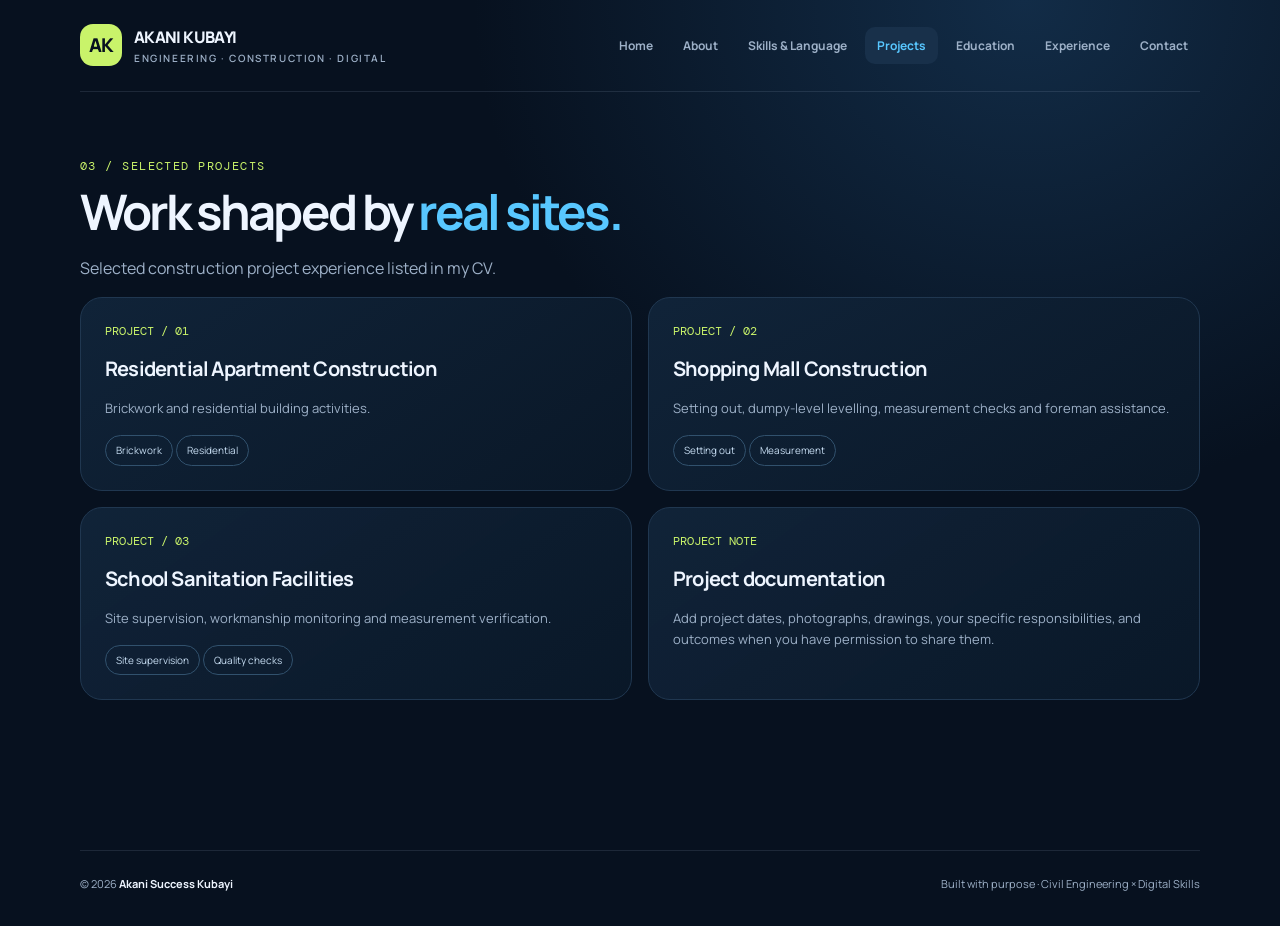
==== projects.html @ a234fd23 "first commit" ====
<!doctype html>
<html lang="en"><head><meta charset="utf-8"><meta name="viewport" content="width=device-width, initial-scale=1">
<meta name="description" content="Akani Success Kubayi — Civil Engineering, Construction, AI and Digital Skills portfolio">
<title>Projects | Akani Success Kubayi</title><link rel="stylesheet" href="style.css"></head>
<body><div class="shell"><header class="topbar"><a class="brand" href="index.html"><span class="brand-mark">AK</span><span>AKANI KUBAYI<small>ENGINEERING · CONSTRUCTION · DIGITAL</small></span></a>
<button class="menu-toggle" aria-label="Toggle navigation" onclick="document.querySelector('.nav').classList.toggle('open')">☰ Menu</button>
<nav class="nav"><a class="" href="index.html">Home</a><a class="" href="about.html">About</a><a class="" href="skills.html">Skills & Language</a><a class="active" href="projects.html">Projects</a><a class="" href="education.html">Education</a><a class="" href="experience.html">Experience</a><a class="" href="contact.html">Contact</a></nav></header>
<main class="page"><div class="eyebrow">03 / Selected projects</div><h1 class="page-title">Work shaped by <span>real sites.</span></h1><p class="intro">Selected construction project experience listed in my CV.</p>
<div class="cards"><article class="card"><div class="number">PROJECT / 01</div><h3>Residential Apartment Construction</h3><p>Brickwork and residential building activities.</p><span class="tag">Brickwork</span><span class="tag">Residential</span></article>
<article class="card"><div class="number">PROJECT / 02</div><h3>Shopping Mall Construction</h3><p>Setting out, dumpy-level levelling, measurement checks and foreman assistance.</p><span class="tag">Setting out</span><span class="tag">Measurement</span></article>
<article class="card"><div class="number">PROJECT / 03</div><h3>School Sanitation Facilities</h3><p>Site supervision, workmanship monitoring and measurement verification.</p><span class="tag">Site supervision</span><span class="tag">Quality checks</span></article>
<article class="card"><div class="number">PROJECT NOTE</div><h3>Project documentation</h3><p>Add project dates, photographs, drawings, your specific responsibilities, and outcomes when you have permission to share them.</p></article></div></main>
<footer class="footer"><span>© <span id="year"></span> <strong>Akani Success Kubayi</strong></span><span>Built with purpose · Civil Engineering × Digital Skills</span></footer></div><script src="script.js"></script></body></html>
---- style.css ----
@import url('https://fonts.googleapis.com/css2?family=DM+Mono:wght@400;500&family=Manrope:wght@400;500;600;700;800&display=swap');
:root{--bg:#07111f;--panel:#0d1b2d;--panel2:#10233a;--line:#203750;--text:#eef5ff;--muted:#9db0c7;--blue:#58c7ff;--lime:#c9f36a;--radius:22px}
*{box-sizing:border-box}html{scroll-behavior:smooth}body{margin:0;background:radial-gradient(ellipse at 80% 0%,#122c47 0,transparent 38%),var(--bg);color:var(--text);font-family:Manrope,Arial,sans-serif;line-height:1.65}a{color:inherit;text-decoration:none}button,a{ -webkit-tap-highlight-color:transparent}.shell{width:min(1120px,calc(100% - 40px));margin:auto}.topbar{display:flex;align-items:center;justify-content:space-between;padding:24px 0;border-bottom:1px solid rgba(157,176,199,.15);gap:20px}.brand{display:flex;align-items:center;gap:12px;font-weight:800;letter-spacing:-.04em}.brand-mark{display:grid;place-items:center;width:42px;height:42px;border-radius:13px;background:var(--lime);color:#07111f;font-size:19px;font-weight:800}.brand small{display:block;font-size:10px;letter-spacing:.16em;color:var(--muted);font-weight:600}.nav{display:flex;flex-wrap:wrap;gap:6px;justify-content:flex-end}.nav a{padding:9px 12px;border-radius:10px;color:var(--muted);font-size:12px;font-weight:700;transition:.2s}.nav a:hover,.nav a.active{background:#18304a;color:var(--blue)}.eyebrow{font-family:"DM Mono",monospace;font-size:12px;letter-spacing:.12em;text-transform:uppercase;color:var(--lime)}.hero{display:grid;grid-template-columns:1.3fr .7fr;gap:55px;align-items:center;padding:82px 0 72px}.hero h1{font-size:clamp(42px,7vw,76px);line-height:1.03;letter-spacing:-.065em;margin:18px 0}.hero h1 span{color:var(--blue)}.hero p,.intro{color:var(--muted);max-width:650px}.actions{display:flex;gap:12px;flex-wrap:wrap;margin-top:28px}.btn{display:inline-flex;align-items:center;gap:9px;padding:13px 18px;border-radius:12px;font-weight:800;font-size:13px;border:1px solid var(--line);transition:transform .2s,background .2s}.btn:hover{transform:translateY(-2px)}.btn.primary{background:var(--lime);color:#091321;border-color:var(--lime)}.btn.secondary:hover{background:var(--panel2)}.profile-card{position:relative;padding:26px;border:1px solid var(--line);border-radius:28px;background:linear-gradient(145deg,#132b44,#0a1727);overflow:hidden;min-height:330px}.profile-card:before{content:"";position:absolute;width:220px;height:220px;border:1px solid #315573;border-radius:50%;right:-55px;top:-65px;box-shadow:0 0 0 25px #122940,0 0 0 50px #10243a}.monogram{position:relative;width:100px;height:100px;display:grid;place-items:center;border-radius:28px;background:var(--blue);color:#07111f;font-size:35px;font-weight:800;letter-spacing:-.08em;margin:18px 0 26px}.profile-card h3{font-size:21px;margin:0;letter-spacing:-.04em}.profile-card p{font-size:13px;color:var(--muted);margin:5px 0 20px}.tag{display:inline-block;border:1px solid #31516d;border-radius:999px;padding:6px 10px;font-size:10px;color:#c7ddf2;margin:3px 3px 0 0}.stats{display:grid;grid-template-columns:repeat(3,1fr);gap:14px;margin-bottom:70px}.stat{padding:19px;border:1px solid var(--line);background:#0b1929;border-radius:17px}.stat strong{display:block;font-size:22px;color:var(--blue)}.stat span{font-size:11px;color:var(--muted)}.section-head{margin:54px 0 25px}.section-head h2,.page-title{font-size:clamp(32px,5vw,49px);letter-spacing:-.06em;line-height:1.1;margin:8px 0 14px}.section-head p{color:var(--muted);max-width:620px}.cards{display:grid;grid-template-columns:repeat(2,minmax(0,1fr));gap:16px;margin-bottom:70px}.card{border:1px solid var(--line);background:linear-gradient(145deg,rgba(17,37,59,.9),rgba(10,24,40,.95));padding:24px;border-radius:var(--radius);transition:transform .2s,border-color .2s}.card:hover{transform:translateY(-3px);border-color:#3b6687}.card .number{font-family:"DM Mono",monospace;color:var(--lime);font-size:12px}.card h3{font-size:20px;letter-spacing:-.04em;margin:10px 0}.card p,.card li{font-size:13px;color:var(--muted)}.card ul{padding-left:18px}.page{padding:65px 0 80px;min-height:65vh}.page-title{max-width:850px}.page-title span{color:var(--blue)}.content-grid{display:grid;grid-template-columns:1fr 1fr;gap:16px;margin-top:30px}.timeline{border-left:1px solid #31516d;margin:32px 0 0 8px;padding-left:25px}.timeline-item{position:relative;margin:0 0 28px;padding:0 0 5px}.timeline-item:before{content:"";position:absolute;left:-31px;top:8px;width:11px;height:11px;border-radius:50%;background:var(--lime);box-shadow:0 0 0 5px #12263a}.timeline-item h3{margin:4px 0;font-size:19px}.timeline-item .meta{font-family:"DM Mono",monospace;color:var(--blue);font-size:11px}.timeline-item p{color:var(--muted);font-size:14px}.skill-list{display:flex;flex-wrap:wrap;gap:9px;margin-top:18px}.skill-list span{padding:10px 13px;border:1px solid #2a4863;background:#102239;border-radius:10px;font-size:12px}.contact-layout{display:grid;grid-template-columns:.8fr 1.2fr;gap:20px;margin-top:30px}.contact-item{padding:15px 0;border-bottom:1px solid var(--line)}.contact-item small{display:block;color:var(--muted);font-size:11px}.contact-item a{color:var(--blue);overflow-wrap:anywhere}.form-card label{display:block;font-size:12px;color:var(--muted);margin:12px 0 6px}.form-card input,.form-card textarea{width:100%;padding:13px 14px;background:#071321;border:1px solid var(--line);border-radius:10px;color:var(--text);font:inherit;outline:none}.form-card input:focus,.form-card textarea:focus{border-color:var(--blue)}.form-card textarea{min-height:120px;resize:vertical}.footer{border-top:1px solid rgba(157,176,199,.15);padding:24px 0 32px;display:flex;justify-content:space-between;gap:15px;flex-wrap:wrap;color:var(--muted);font-size:11px}.footer strong{color:var(--text)}.note{font-size:12px;color:var(--muted);border-left:2px solid var(--lime);padding:10px 14px;margin-top:22px}.menu-toggle{display:none;background:transparent;color:var(--text);border:1px solid var(--line);padding:8px 10px;border-radius:9px}
@media(max-width:850px){.topbar{align-items:flex-start;flex-wrap:wrap}.menu-toggle{display:block}.nav{display:none;width:100%;justify-content:flex-start}.nav.open{display:flex}.hero{grid-template-columns:1fr;gap:25px;padding-top:55px}.profile-card{min-height:270px}.stats{margin-bottom:45px}.contact-layout{grid-template-columns:1fr}}
@media(max-width:600px){.shell{width:min(100% - 28px,1120px)}.cards,.content-grid{grid-template-columns:1fr}.stats{gap:8px}.stat{padding:12px}.stat strong{font-size:18px}.stat span{font-size:10px}.hero h1{font-size:46px}.topbar{padding:16px 0}.page{padding-top:45px}}
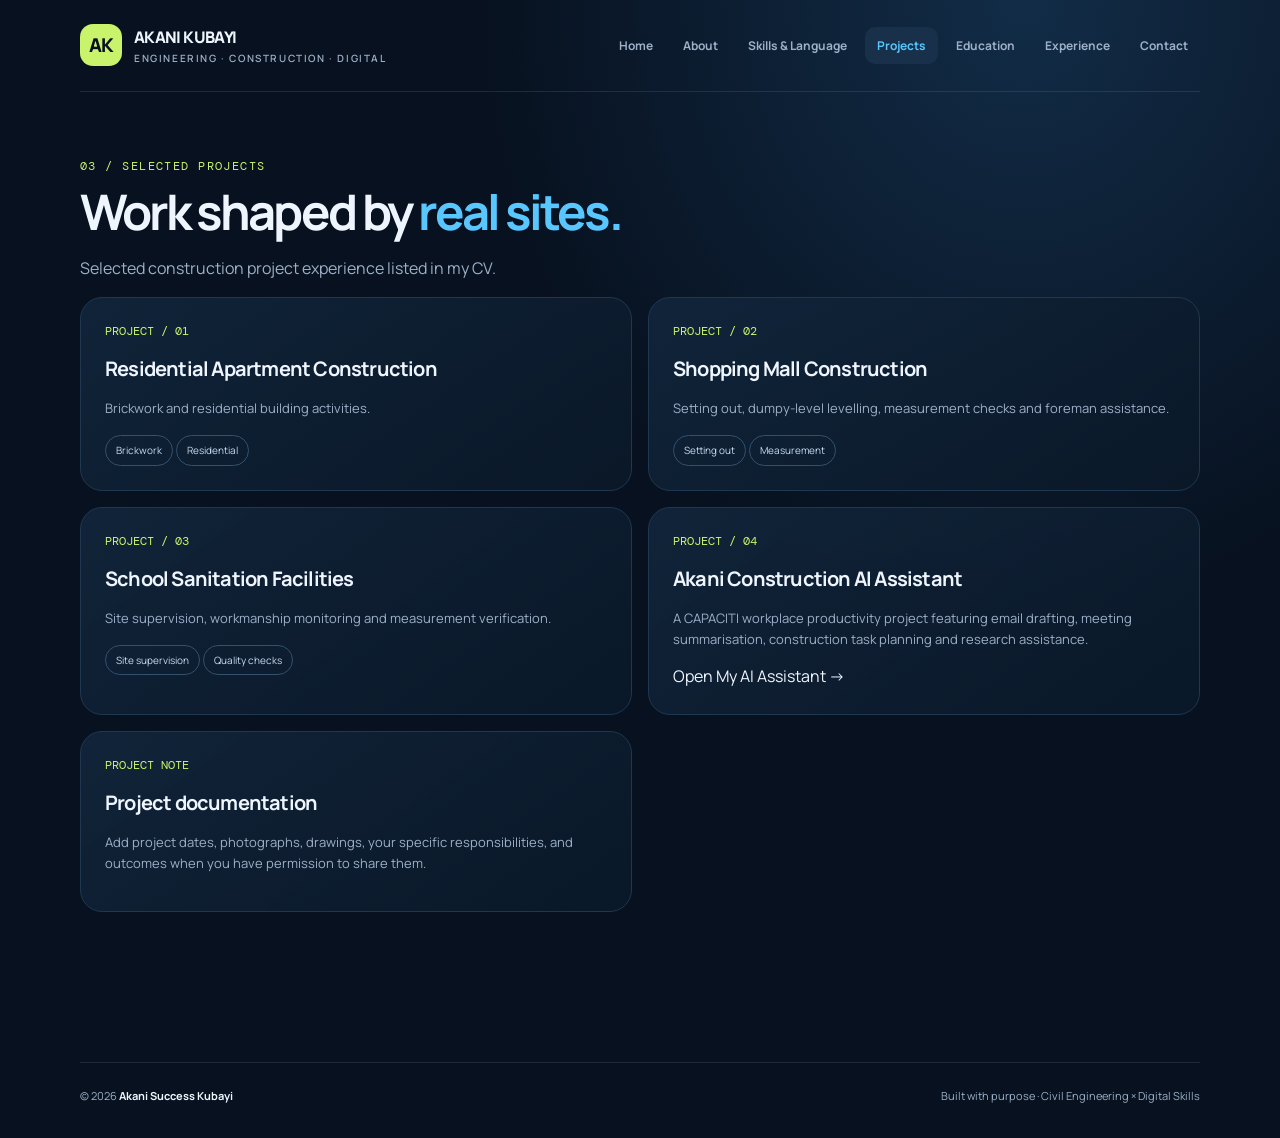
==== commit f1592ff6: "Add Akani Construction AI Assistant project Added a new project entry for Akani Construction AI Assi" ====
--- a/projects.html
+++ b/projects.html
@@ -9,5 +9,13 @@
 <div class="cards"><article class="card"><div class="number">PROJECT / 01</div><h3>Residential Apartment Construction</h3><p>Brickwork and residential building activities.</p><span class="tag">Brickwork</span><span class="tag">Residential</span></article>
 <article class="card"><div class="number">PROJECT / 02</div><h3>Shopping Mall Construction</h3><p>Setting out, dumpy-level levelling, measurement checks and foreman assistance.</p><span class="tag">Setting out</span><span class="tag">Measurement</span></article>
 <article class="card"><div class="number">PROJECT / 03</div><h3>School Sanitation Facilities</h3><p>Site supervision, workmanship monitoring and measurement verification.</p><span class="tag">Site supervision</span><span class="tag">Quality checks</span></article>
-<article class="card"><div class="number">PROJECT NOTE</div><h3>Project documentation</h3><p>Add project dates, photographs, drawings, your specific responsibilities, and outcomes when you have permission to share them.</p></article></div></main>
+  
+<article class="card">
+  <div class="number">PROJECT / 04</div>
+  <h3>Akani Construction AI Assistant</h3>
+  <p>A CAPACITI workplace productivity project featuring email drafting, meeting summarisation, construction task planning and research assistance.</p>
+  <a href="https://akanizasak.github.io/Akani-Construction-AI-Assistant/" target="_blank" rel="noopener noreferrer">Open My AI Assistant →</a>
+</article>
+
+  <article class="card"><div class="number">PROJECT NOTE</div><h3>Project documentation</h3><p>Add project dates, photographs, drawings, your specific responsibilities, and outcomes when you have permission to share them.</p></article></div></main>
 <footer class="footer"><span>© <span id="year"></span> <strong>Akani Success Kubayi</strong></span><span>Built with purpose · Civil Engineering × Digital Skills</span></footer></div><script src="script.js"></script></body></html>
